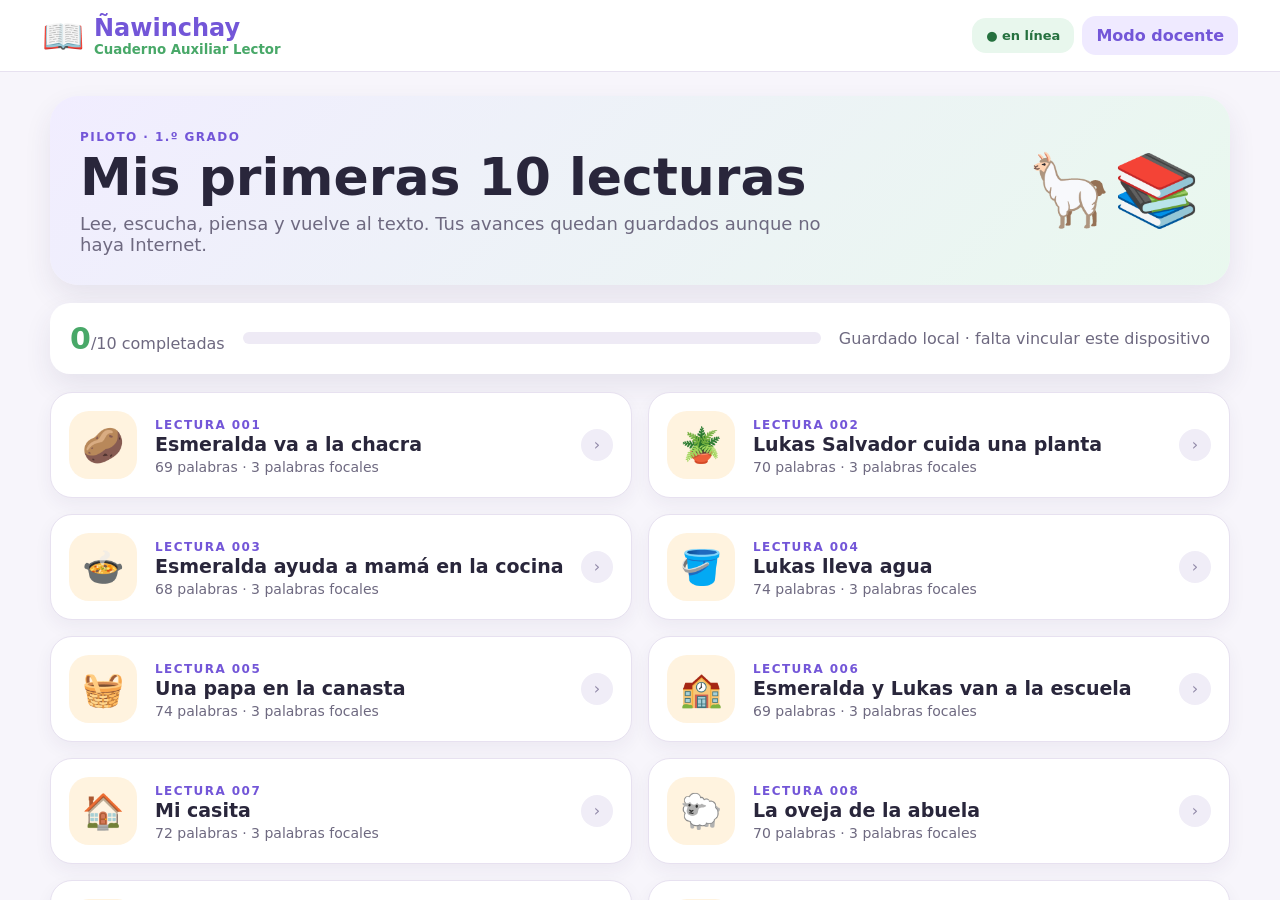
==== nawinchay/index.html @ ce4063a8 "build: publish isolated Ñawinchay pilot" ====
<!doctype html>
<html lang="es">
<head>
  <meta charset="utf-8" />
  <meta name="viewport" content="width=device-width, initial-scale=1, viewport-fit=cover" />
  <meta name="theme-color" content="#7356d8" />
  <meta name="description" content="Ñawinchay — Cuaderno Auxiliar Lector. Piloto de 1.º grado offline-first." />
  <meta name="referrer" content="no-referrer" />
  <meta http-equiv="Content-Security-Policy" content="default-src 'self'; connect-src 'self' https://frhtvbcuaufeybpokomz.supabase.co; img-src 'self' data: https://frhtvbcuaufeybpokomz.supabase.co; style-src 'self'; script-src 'self'; manifest-src 'self'; worker-src 'self'; media-src 'self' blob: https://frhtvbcuaufeybpokomz.supabase.co; base-uri 'self'; form-action 'self'" />
  <link rel="manifest" href="manifest.webmanifest" />
  <link rel="stylesheet" href="styles.css" />
  <title>Ñawinchay · Piloto 1.º</title>
</head>
<body>
  <header class="topbar">
    <div class="brand"><span class="brand-mark">📖</span><div><strong>Ñawinchay</strong><small>Cuaderno Auxiliar Lector</small></div></div>
    <div class="top-actions">
      <span id="netBadge" class="badge">● comprobando</span>
      <button id="installBtn" class="ghost" hidden>Instalar</button>
      <button id="modeBtn" class="ghost">Modo docente</button>
    </div>
  </header>

  <main id="app" class="shell">
    <section id="studentHome" class="view">
      <div class="hero">
        <div><span class="eyebrow">PILOTO · 1.º GRADO</span><h1>Mis primeras 10 lecturas</h1><p>Lee, escucha, piensa y vuelve al texto. Tus avances quedan guardados aunque no haya Internet.</p></div>
        <div class="mascot">🦙📚</div>
      </div>
      <div class="progress-card"><div><strong id="doneCount">0</strong><span>/10 completadas</span></div><div class="bar"><i id="globalBar"></i></div><span id="syncLabel">Guardado en este dispositivo</span></div>
      <div id="readingGrid" class="reading-grid"></div>
    </section>

    <section id="readerView" class="view hidden">
      <button id="backBtn" class="back">← Volver a mis lecturas</button>
      <div class="reader-head"><div><span id="readingCode" class="eyebrow"></span><h1 id="readingTitle"></h1></div><div id="readingEmoji" class="scene-emoji"></div></div>
      <div id="stepper" class="stepper"></div>
      <div id="stage" class="stage"></div>
      <div class="reader-nav"><button id="prevBtn" class="secondary">Anterior</button><button id="nextBtn" class="primary">Continuar</button></div>
    </section>

    <section id="teacherView" class="view hidden">
      <div class="hero compact"><div><span class="eyebrow">MODO DOCENTE · PILOTO LOCAL</span><h1>Registro de progreso</h1><p>Resumen de lo realizado en este dispositivo. El envío al servidor se activa cuando la tableta queda vinculada.</p></div><div class="mascot">📊</div></div>
      <div class="dashboard">
        <article><b id="metricCompleted">0</b><span>lecturas completadas</span></article>
        <article><b id="metricAnswers">0</b><span>respuestas registradas</span></article>
        <article><b id="metricRereads">0</b><span>relecturas</span></article>
        <article><b id="metricPending">0</b><span>eventos por sincronizar</span></article>
      </div>
      <div class="panel"><h2>Detalle por lectura</h2><div id="teacherRows"></div></div>
      <div class="panel connection-panel"><h2>Vinculación segura con Supabase</h2><p>La tableta genera un código temporal. El docente lo confirma para el estudiante correspondiente y, después, la app puede descargar asignaciones y enviar el progreso.</p><div class="connect-row"><button id="pairBtn" class="primary">Generar código</button><strong id="pairCodeDisplay" class="case-chip">—</strong><button id="checkPairBtn" class="secondary">Comprobar vinculación</button><button id="syncBtn" class="secondary">Sincronizar</button></div><p id="pairStatus" class="muted"></p></div>
      <div class="panel teacher-auth-panel"><h2>Confirmación docente del vínculo</h2><p class="muted">La sesión docente es temporal y se mantiene separada de la sesión anónima de esta tableta. La contraseña no se guarda.</p><div class="teacher-auth-grid"><input id="teacherEmail" type="email" inputmode="email" autocomplete="username" placeholder="Correo del docente"><input id="teacherPassword" type="password" autocomplete="current-password" placeholder="Contraseña"><button id="teacherLoginBtn" class="primary">Ingresar como docente</button><button id="teacherLogoutBtn" class="secondary" hidden>Cerrar sesión</button><select id="teacherStudentSelect" disabled><option value="">Inicia sesión docente…</option></select><input id="teacherPairCode" type="text" maxlength="6" autocapitalize="characters" placeholder="Código de 6 caracteres"><button id="confirmPairBtn" class="primary" disabled>Confirmar esta tableta</button></div><p id="teacherAuthStatus" class="muted"></p></div>
      <div class="panel"><h2>Diagnóstico de la tableta</h2><p class="muted">Comprueba instalación PWA, almacenamiento local, vínculo y asignaciones sin modificar datos.</p><button id="diagBtn" class="secondary">Ejecutar diagnóstico</button><div id="diagOutput" class="diag-output"></div></div>
    </section>
  </main>

  <div id="toast" class="toast" aria-live="polite"></div>
  <script src="config.js"></script>
  <script src="js1.js"></script>
  <script src="js2.js"></script>
  <script src="js3.js"></script>
  <script src="js4.js"></script>
</body>
</html>
---- nawinchay/styles.css ----
:root{--ink:#29263b;--muted:#6e6980;--purple:#7356d8;--purple2:#efeaff;--green:#48a868;--green2:#e8f7ed;--orange:#f3a93b;--orange2:#fff3df;--blue:#4f8dd8;--blue2:#e8f2ff;--surface:#fff;--bg:#f7f5fb;--line:#e7e1f0;--shadow:0 12px 28px rgba(54,42,90,.09)}
*{box-sizing:border-box} body{margin:0;font-family:"Comic Sans MS","Trebuchet MS",system-ui,sans-serif;background:var(--bg);color:var(--ink)} button,input{font:inherit}.topbar{position:sticky;top:0;z-index:10;display:flex;align-items:center;justify-content:space-between;padding:14px clamp(14px,4vw,42px);background:rgba(255,255,255,.96);border-bottom:1px solid var(--line);backdrop-filter:blur(12px)}.brand{display:flex;gap:10px;align-items:center}.brand-mark{font-size:34px}.brand strong{display:block;font-size:24px;color:var(--purple)}.brand small{display:block;color:var(--green);font-weight:700}.top-actions{display:flex;align-items:center;gap:8px;flex-wrap:wrap}.badge,.ghost,.primary,.secondary,.back{border:0;border-radius:14px;padding:10px 14px;font-weight:700}.badge{font-size:13px;background:var(--green2);color:#25713f}.ghost{background:var(--purple2);color:var(--purple);cursor:pointer}.shell{width:min(1180px,94vw);margin:24px auto 60px}.hidden{display:none!important}.hero{display:grid;grid-template-columns:1fr auto;gap:28px;align-items:center;padding:30px;border-radius:28px;background:linear-gradient(135deg,#f1edff,#e9f8ee);box-shadow:var(--shadow)}.hero.compact{padding:24px}.hero h1{font-size:clamp(30px,5vw,52px);margin:5px 0 8px;line-height:1.05}.hero p{margin:0;max-width:760px;color:var(--muted);font-size:18px}.eyebrow{font-size:12px;letter-spacing:.12em;font-weight:900;color:var(--purple)}.mascot{font-size:70px}.progress-card{display:grid;grid-template-columns:auto 1fr auto;align-items:center;gap:18px;margin:18px 0;background:white;padding:18px 20px;border-radius:20px;box-shadow:var(--shadow)}.progress-card strong{font-size:30px;color:var(--green)}.progress-card span{color:var(--muted)}.bar{height:12px;background:#eeeaf5;border-radius:999px;overflow:hidden}.bar i{display:block;height:100%;width:0;background:linear-gradient(90deg,var(--purple),var(--green));transition:.35s}.reading-grid{display:grid;grid-template-columns:repeat(2,minmax(0,1fr));gap:16px}.reading-card{display:grid;grid-template-columns:72px 1fr auto;gap:14px;align-items:center;background:white;border:1px solid var(--line);padding:18px;border-radius:22px;box-shadow:0 7px 18px rgba(54,42,90,.055);cursor:pointer;transition:.18s}.reading-card:hover{transform:translateY(-2px);box-shadow:var(--shadow)}.reading-card .icon{width:68px;height:68px;display:grid;place-items:center;border-radius:20px;background:var(--orange2);font-size:34px}.reading-card h3{margin:0 0 4px;font-size:19px}.reading-card p{margin:0;color:var(--muted);font-size:14px}.status-dot{width:32px;height:32px;display:grid;place-items:center;border-radius:50%;background:#f0edf7;color:#9189a8}.reading-card.done .status-dot{background:var(--green2);color:var(--green)}.back{background:transparent;color:var(--purple);cursor:pointer;padding-left:0}.reader-head{display:flex;justify-content:space-between;align-items:center;margin:8px 0 12px}.reader-head h1{margin:4px 0 0;font-size:clamp(30px,5vw,50px)}.scene-emoji{font-size:64px}.stepper{display:flex;gap:8px;overflow:auto;padding:10px 0 16px}.step{min-width:130px;padding:9px 11px;border-radius:999px;background:#eae6ef;color:#777084;text-align:center;font-weight:700;font-size:13px}.step.active{background:var(--purple);color:white}.step.done{background:var(--green2);color:#267340}.stage{background:white;min-height:430px;border:1px solid var(--line);border-radius:28px;padding:clamp(20px,4vw,38px);box-shadow:var(--shadow)}.reader-nav{display:flex;justify-content:space-between;margin-top:14px}.primary,.secondary{cursor:pointer;padding:12px 18px}.primary{background:var(--purple);color:white}.secondary{background:white;color:var(--purple);border:1px solid var(--line)}.primary:disabled,.secondary:disabled{opacity:.4;cursor:not-allowed}.stage-title{font-size:27px;margin:0 0 8px}.stage-lead{color:var(--muted);font-size:18px}.prediction-scene,.reading-scene,.transfer-scene{display:grid;grid-template-columns:minmax(180px,.7fr) 1.3fr;gap:26px;align-items:center}.visual-box{min-height:230px;border-radius:26px;background:linear-gradient(160deg,var(--blue2),var(--green2));display:grid;place-items:center;font-size:92px;text-align:center;padding:20px}.big-input{width:100%;min-height:110px;border:2px solid var(--line);border-radius:20px;padding:16px;font-size:18px;resize:vertical}.reading-text{font-size:clamp(22px,3vw,30px);line-height:1.65;background:#fffdf6;border-radius:22px;padding:22px;border:1px solid #f1e8c9}.reading-text mark{background:#fff0a8;border-radius:5px;padding:0 2px}.audio-row{display:flex;gap:10px;flex-wrap:wrap;margin-top:14px}.word-grid{display:grid;grid-template-columns:repeat(3,1fr);gap:16px;margin:24px 0}.word-card{background:var(--blue2);border-radius:22px;padding:18px;text-align:center}.word-card .emoji{font-size:56px}.word-card b{display:block;font-size:26px}.case-pair{display:flex;align-items:center;justify-content:center;gap:14px;margin-top:14px;flex-wrap:wrap}.case-chip{padding:11px 16px;background:var(--purple2);border-radius:14px;font-size:20px;font-weight:800}.find-text{font-size:22px;line-height:1.8}.find-word{cursor:pointer;border-bottom:3px dotted var(--orange)}.find-word.found{background:#dff5e7;border-radius:6px;border-bottom-color:transparent}.question{padding:18px 0;border-bottom:1px dashed var(--line)}.question:last-child{border-bottom:0}.question h3{margin:0 0 12px}.options{display:grid;gap:9px}.option{border:2px solid var(--line);border-radius:16px;padding:12px 14px;background:white;text-align:left;cursor:pointer}.option.selected{border-color:var(--purple);background:var(--purple2)}.option.correct{border-color:var(--green);background:var(--green2)}.option.incorrect{border-color:#d75656;background:#fff0f0}.feedback{font-weight:700;margin-top:8px}.transfer-box{display:grid;gap:14px}.celebrate{text-align:center;padding:30px}.celebrate .big{font-size:86px}.celebrate h2{font-size:38px;margin:10px 0}.dashboard{display:grid;grid-template-columns:repeat(4,1fr);gap:12px;margin:18px 0}.dashboard article,.panel{background:white;border:1px solid var(--line);border-radius:22px;padding:20px;box-shadow:var(--shadow)}.dashboard b{display:block;font-size:32px;color:var(--purple)}.dashboard span{color:var(--muted)}.panel{margin-top:14px}.teacher-row{display:grid;grid-template-columns:1fr 130px 130px;gap:12px;padding:12px 0;border-bottom:1px solid var(--line)}.teacher-row:last-child{border-bottom:0}.connect-row{display:flex;gap:8px;flex-wrap:wrap}.connect-row input{flex:1;min-width:220px;border:2px solid var(--line);border-radius:14px;padding:11px 13px}.muted{color:var(--muted)}.toast{position:fixed;left:50%;bottom:24px;transform:translate(-50%,120px);background:#28243b;color:white;padding:12px 18px;border-radius:14px;box-shadow:var(--shadow);transition:.25s;z-index:30;max-width:90vw}.toast.show{transform:translate(-50%,0)}
@media(max-width:760px){.brand small{display:none}.topbar{align-items:flex-start}.top-actions{justify-content:flex-end}.badge{display:none}.shell{width:min(96vw,680px);margin-top:12px}.hero{padding:21px}.hero p{font-size:16px}.mascot{font-size:48px}.progress-card{grid-template-columns:auto 1fr}.progress-card>span{grid-column:1/-1}.reading-grid{grid-template-columns:1fr}.reading-card{grid-template-columns:62px 1fr auto}.prediction-scene,.reading-scene,.transfer-scene{grid-template-columns:1fr}.visual-box{min-height:170px;font-size:72px}.word-grid{grid-template-columns:1fr}.dashboard{grid-template-columns:1fr 1fr}.teacher-row{grid-template-columns:1fr auto}.teacher-row span:last-child{display:none}.stage{padding:18px;min-height:390px}.reader-nav{position:sticky;bottom:8px;background:rgba(247,245,251,.94);padding:8px;border-radius:18px}.scene-emoji{font-size:46px}.reader-head h1{font-size:30px}}

.diag-output{margin-top:12px;display:grid;gap:8px}.diag-row{display:flex;justify-content:space-between;gap:12px;padding:10px 12px;border-radius:12px;background:#f6f4fa}.diag-row.ok{background:var(--green2);color:#25713f}.diag-row.warn{background:#fff0e2;color:#985d1e}.diag-row span{color:inherit;text-align:right;font-size:13px}@media(max-width:760px){.diag-row{display:grid;grid-template-columns:1fr}.diag-row span{text-align:left}}

.teacher-auth-grid{display:grid;grid-template-columns:1fr 1fr auto auto;gap:10px;align-items:center}.teacher-auth-grid input,.teacher-auth-grid select{min-height:44px;border:2px solid var(--line);border-radius:14px;padding:10px 12px;background:white;color:var(--ink);font:inherit}.teacher-auth-grid select{grid-column:1/3}.teacher-auth-grid #teacherPairCode{grid-column:3/4;text-transform:uppercase;font-weight:800;letter-spacing:.12em;text-align:center}@media(max-width:900px){.teacher-auth-grid{grid-template-columns:1fr 1fr}.teacher-auth-grid select,.teacher-auth-grid #teacherPairCode{grid-column:auto}}@media(max-width:600px){.teacher-auth-grid{grid-template-columns:1fr}.teacher-auth-grid select,.teacher-auth-grid #teacherPairCode{grid-column:auto}}
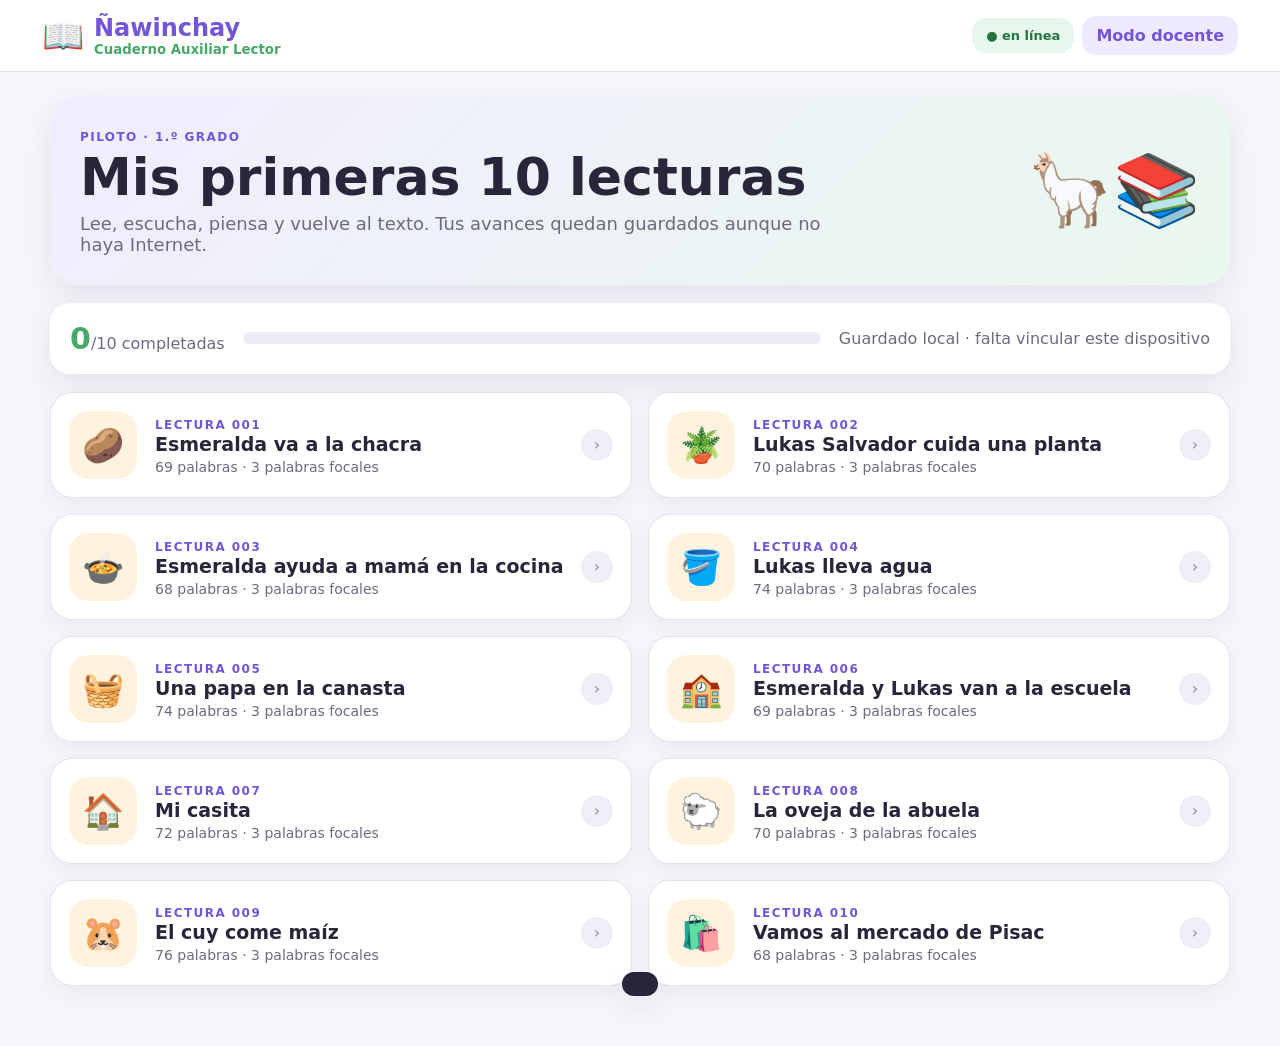
==== commit 6d0e9461: "fix: use verified PWA manifest MIME" ====
--- a/nawinchay/index.html
+++ b/nawinchay/index.html
@@ -7,7 +7,7 @@
   <meta name="description" content="Ñawinchay — Cuaderno Auxiliar Lector. Piloto de 1.º grado offline-first." />
   <meta name="referrer" content="no-referrer" />
   <meta http-equiv="Content-Security-Policy" content="default-src 'self'; connect-src 'self' https://frhtvbcuaufeybpokomz.supabase.co; img-src 'self' data: https://frhtvbcuaufeybpokomz.supabase.co; style-src 'self'; script-src 'self'; manifest-src 'self'; worker-src 'self'; media-src 'self' blob: https://frhtvbcuaufeybpokomz.supabase.co; base-uri 'self'; form-action 'self'" />
-  <link rel="manifest" href="manifest.webmanifest" />
+  <link rel="manifest" href="manifest.json" />
   <link rel="stylesheet" href="styles.css" />
   <title>Ñawinchay · Piloto 1.º</title>
 </head>
@@ -20,45 +20,27 @@
       <button id="modeBtn" class="ghost">Modo docente</button>
     </div>
   </header>
-
   <main id="app" class="shell">
     <section id="studentHome" class="view">
-      <div class="hero">
-        <div><span class="eyebrow">PILOTO · 1.º GRADO</span><h1>Mis primeras 10 lecturas</h1><p>Lee, escucha, piensa y vuelve al texto. Tus avances quedan guardados aunque no haya Internet.</p></div>
-        <div class="mascot">🦙📚</div>
-      </div>
+      <div class="hero"><div><span class="eyebrow">PILOTO · 1.º GRADO</span><h1>Mis primeras 10 lecturas</h1><p>Lee, escucha, piensa y vuelve al texto. Tus avances quedan guardados aunque no haya Internet.</p></div><div class="mascot">🦙📚</div></div>
       <div class="progress-card"><div><strong id="doneCount">0</strong><span>/10 completadas</span></div><div class="bar"><i id="globalBar"></i></div><span id="syncLabel">Guardado en este dispositivo</span></div>
       <div id="readingGrid" class="reading-grid"></div>
     </section>
-
     <section id="readerView" class="view hidden">
       <button id="backBtn" class="back">← Volver a mis lecturas</button>
       <div class="reader-head"><div><span id="readingCode" class="eyebrow"></span><h1 id="readingTitle"></h1></div><div id="readingEmoji" class="scene-emoji"></div></div>
-      <div id="stepper" class="stepper"></div>
-      <div id="stage" class="stage"></div>
+      <div id="stepper" class="stepper"></div><div id="stage" class="stage"></div>
       <div class="reader-nav"><button id="prevBtn" class="secondary">Anterior</button><button id="nextBtn" class="primary">Continuar</button></div>
     </section>
-
     <section id="teacherView" class="view hidden">
       <div class="hero compact"><div><span class="eyebrow">MODO DOCENTE · PILOTO LOCAL</span><h1>Registro de progreso</h1><p>Resumen de lo realizado en este dispositivo. El envío al servidor se activa cuando la tableta queda vinculada.</p></div><div class="mascot">📊</div></div>
-      <div class="dashboard">
-        <article><b id="metricCompleted">0</b><span>lecturas completadas</span></article>
-        <article><b id="metricAnswers">0</b><span>respuestas registradas</span></article>
-        <article><b id="metricRereads">0</b><span>relecturas</span></article>
-        <article><b id="metricPending">0</b><span>eventos por sincronizar</span></article>
-      </div>
+      <div class="dashboard"><article><b id="metricCompleted">0</b><span>lecturas completadas</span></article><article><b id="metricAnswers">0</b><span>respuestas registradas</span></article><article><b id="metricRereads">0</b><span>relecturas</span></article><article><b id="metricPending">0</b><span>eventos por sincronizar</span></article></div>
       <div class="panel"><h2>Detalle por lectura</h2><div id="teacherRows"></div></div>
       <div class="panel connection-panel"><h2>Vinculación segura con Supabase</h2><p>La tableta genera un código temporal. El docente lo confirma para el estudiante correspondiente y, después, la app puede descargar asignaciones y enviar el progreso.</p><div class="connect-row"><button id="pairBtn" class="primary">Generar código</button><strong id="pairCodeDisplay" class="case-chip">—</strong><button id="checkPairBtn" class="secondary">Comprobar vinculación</button><button id="syncBtn" class="secondary">Sincronizar</button></div><p id="pairStatus" class="muted"></p></div>
       <div class="panel teacher-auth-panel"><h2>Confirmación docente del vínculo</h2><p class="muted">La sesión docente es temporal y se mantiene separada de la sesión anónima de esta tableta. La contraseña no se guarda.</p><div class="teacher-auth-grid"><input id="teacherEmail" type="email" inputmode="email" autocomplete="username" placeholder="Correo del docente"><input id="teacherPassword" type="password" autocomplete="current-password" placeholder="Contraseña"><button id="teacherLoginBtn" class="primary">Ingresar como docente</button><button id="teacherLogoutBtn" class="secondary" hidden>Cerrar sesión</button><select id="teacherStudentSelect" disabled><option value="">Inicia sesión docente…</option></select><input id="teacherPairCode" type="text" maxlength="6" autocapitalize="characters" placeholder="Código de 6 caracteres"><button id="confirmPairBtn" class="primary" disabled>Confirmar esta tableta</button></div><p id="teacherAuthStatus" class="muted"></p></div>
       <div class="panel"><h2>Diagnóstico de la tableta</h2><p class="muted">Comprueba instalación PWA, almacenamiento local, vínculo y asignaciones sin modificar datos.</p><button id="diagBtn" class="secondary">Ejecutar diagnóstico</button><div id="diagOutput" class="diag-output"></div></div>
     </section>
   </main>
-
   <div id="toast" class="toast" aria-live="polite"></div>
-  <script src="config.js"></script>
-  <script src="js1.js"></script>
-  <script src="js2.js"></script>
-  <script src="js3.js"></script>
-  <script src="js4.js"></script>
-</body>
-</html>+  <script src="config.js"></script><script src="js1.js"></script><script src="js2.js"></script><script src="js3.js"></script><script src="js4.js"></script>
+</body></html>
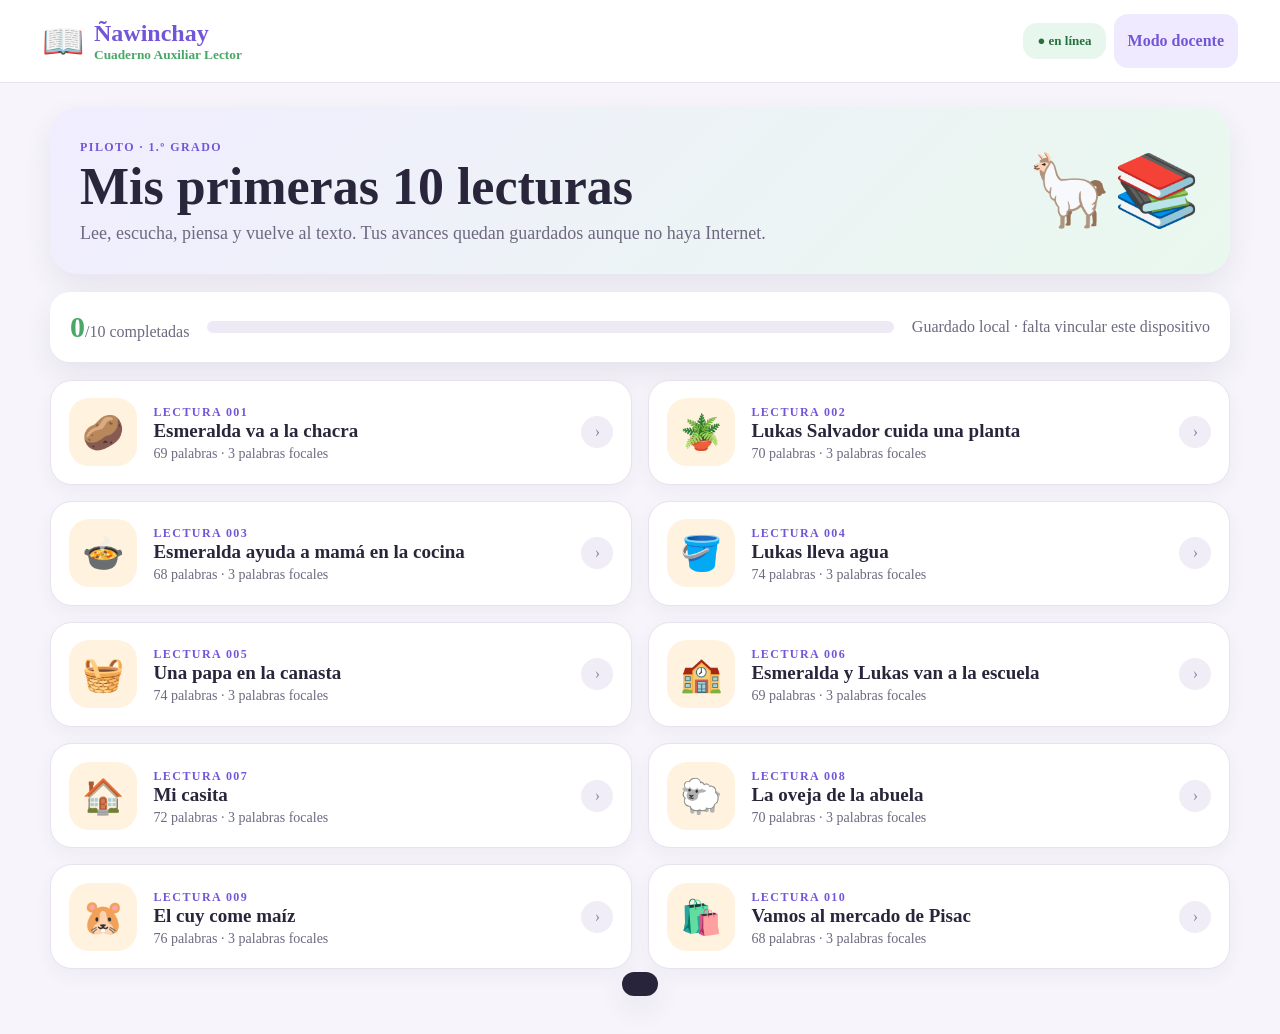
==== commit 8bb5bbff: "feat: mobile first-grade read-along experience" ====
--- a/nawinchay/index.html
+++ b/nawinchay/index.html
@@ -9,6 +9,7 @@
   <meta http-equiv="Content-Security-Policy" content="default-src 'self'; connect-src 'self' https://frhtvbcuaufeybpokomz.supabase.co; img-src 'self' data: https://frhtvbcuaufeybpokomz.supabase.co; style-src 'self'; script-src 'self'; manifest-src 'self'; worker-src 'self'; media-src 'self' blob: https://frhtvbcuaufeybpokomz.supabase.co; base-uri 'self'; form-action 'self'" />
   <link rel="manifest" href="manifest.json" />
   <link rel="stylesheet" href="styles.css" />
+  <link rel="stylesheet" href="mobile-v4.css" />
   <title>Ñawinchay · Piloto 1.º</title>
 </head>
 <body>
--- a/nawinchay/mobile-v4.css
+++ b/nawinchay/mobile-v4.css
@@ -0,0 +1,12 @@
+/* Ñawinchay 1.º — experiencia móvil tipo lectura acompañada */
+:root{--kid-font:"Comic Sans MS","Comic Sans","Comic Neue",cursive;--tap:54px}
+html{-webkit-text-size-adjust:100%;text-size-adjust:100%}
+body,button,input,textarea,select{font-family:var(--kid-font)!important}
+button{min-height:var(--tap);touch-action:manipulation;-webkit-tap-highlight-color:transparent}
+.voice-guide{display:flex;gap:12px;align-items:center;background:linear-gradient(135deg,#fff8dc,#eef9ff);border:2px solid #eadfba;border-radius:22px;padding:14px 16px;margin-bottom:18px}.guide-avatar{font-size:42px;flex:0 0 auto}.voice-guide b{font-size:19px;color:var(--purple)}.voice-guide p{margin:3px 0 0;font-size:17px;line-height:1.35;color:var(--ink)}
+.voice-actions,.read-along-bar,.reread-actions{display:flex;gap:10px;flex-wrap:wrap;margin:14px 0}.voice-btn,.mic-action{min-height:56px;font-size:17px}.mic-action.listening{background:#e74c3c!important;color:white!important;border-color:#e74c3c!important;animation:micPulse 1.1s infinite}@keyframes micPulse{50%{transform:scale(1.025);box-shadow:0 0 0 8px rgba(231,76,60,.12)}}
+.guided-reading .sentence{border-radius:8px;padding:2px 1px;transition:.2s}.guided-reading .sentence.active{background:#fff0a8;box-shadow:0 0 0 3px #fff0a8}
+.speech-result{margin-top:12px;padding:13px 15px;border-radius:16px;background:var(--green2);color:#245d36;font-size:16px;line-height:1.45}.question-top{display:flex;align-items:center;justify-content:space-between;gap:12px}.question-top .voice-btn{min-height:44px;padding:8px 12px;font-size:14px}.oral-answer{font-size:21px;line-height:1.5}.word-card small{display:block;margin-top:6px;color:var(--muted);font-size:13px}
+@media(max-width:760px){
+  body{background:white}.topbar{position:sticky;padding:10px 12px;align-items:center}.brand-mark{font-size:28px}.brand strong{font-size:21px}.top-actions{gap:4px}.top-actions .ghost{padding:8px 10px;min-height:42px;font-size:13px}.shell{width:100%;margin:0 auto 92px;padding:0 10px}.hero{border-radius:0;margin:0 -10px;padding:18px 16px;box-shadow:none;grid-template-columns:1fr auto}.hero h1{font-size:30px}.hero p{font-size:16px;line-height:1.4}.mascot{font-size:42px}.progress-card{margin:12px 0;padding:14px;border-radius:18px;gap:10px}.reading-grid{gap:10px}.reading-card{grid-template-columns:58px 1fr 30px;padding:13px;border-radius:18px;box-shadow:none}.reading-card .icon{width:56px;height:56px;font-size:30px;border-radius:16px}.reading-card h3{font-size:19px;line-height:1.2}.reading-card p{font-size:13px}.reader-head{padding:2px 4px}.reader-head h1{font-size:27px;line-height:1.15}.scene-emoji{font-size:40px}.stepper{gap:6px;padding:6px 0 10px}.step{min-width:108px;font-size:12px;padding:8px}.stage{border:0;border-radius:0;box-shadow:none;padding:12px 2px;min-height:0}.stage-title{font-size:26px}.stage-lead{font-size:18px;line-height:1.45}.prediction-scene,.reading-scene,.transfer-scene{gap:14px}.visual-box{min-height:145px;font-size:66px;border-radius:22px}.reading-text{font-size:24px;line-height:1.72;padding:16px;border-radius:18px}.big-input{min-height:118px;font-size:21px}.audio-row,.voice-actions,.read-along-bar,.reread-actions{display:grid;grid-template-columns:1fr;gap:8px}.audio-row button,.voice-actions button,.read-along-bar button,.reread-actions button{width:100%;min-height:58px}.word-grid{gap:10px}.word-card{padding:15px;border-radius:18px}.word-card b{font-size:28px}.question{padding:18px 0}.question h3{font-size:22px;line-height:1.35}.question-top{align-items:flex-start}.question-top .voice-btn{min-height:46px;white-space:nowrap}.option{min-height:58px;font-size:19px;padding:14px}.reader-nav{position:fixed;left:0;right:0;bottom:0;z-index:20;margin:0;padding:10px 12px max(10px,env(safe-area-inset-bottom));background:rgba(255,255,255,.97);border-top:1px solid var(--line);border-radius:0;box-shadow:0 -7px 22px rgba(54,42,90,.08)}.reader-nav button{width:48%;min-height:58px;font-size:17px}.voice-guide{margin-top:2px;padding:12px}.guide-avatar{font-size:36px}.voice-guide p{font-size:16px}.celebrate{padding:10px 2px}.celebrate h2{font-size:29px}.dashboard{grid-template-columns:1fr 1fr}.panel{border-radius:18px;padding:15px}.teacher-auth-grid{grid-template-columns:1fr}.teacher-auth-grid select,.teacher-auth-grid #teacherPairCode{grid-column:auto}}
+@media(max-width:390px){.question-top{display:grid;grid-template-columns:1fr}.question-top .voice-btn{width:100%}.reader-head h1{font-size:24px}.reading-text{font-size:22px}.hero h1{font-size:27px}}
